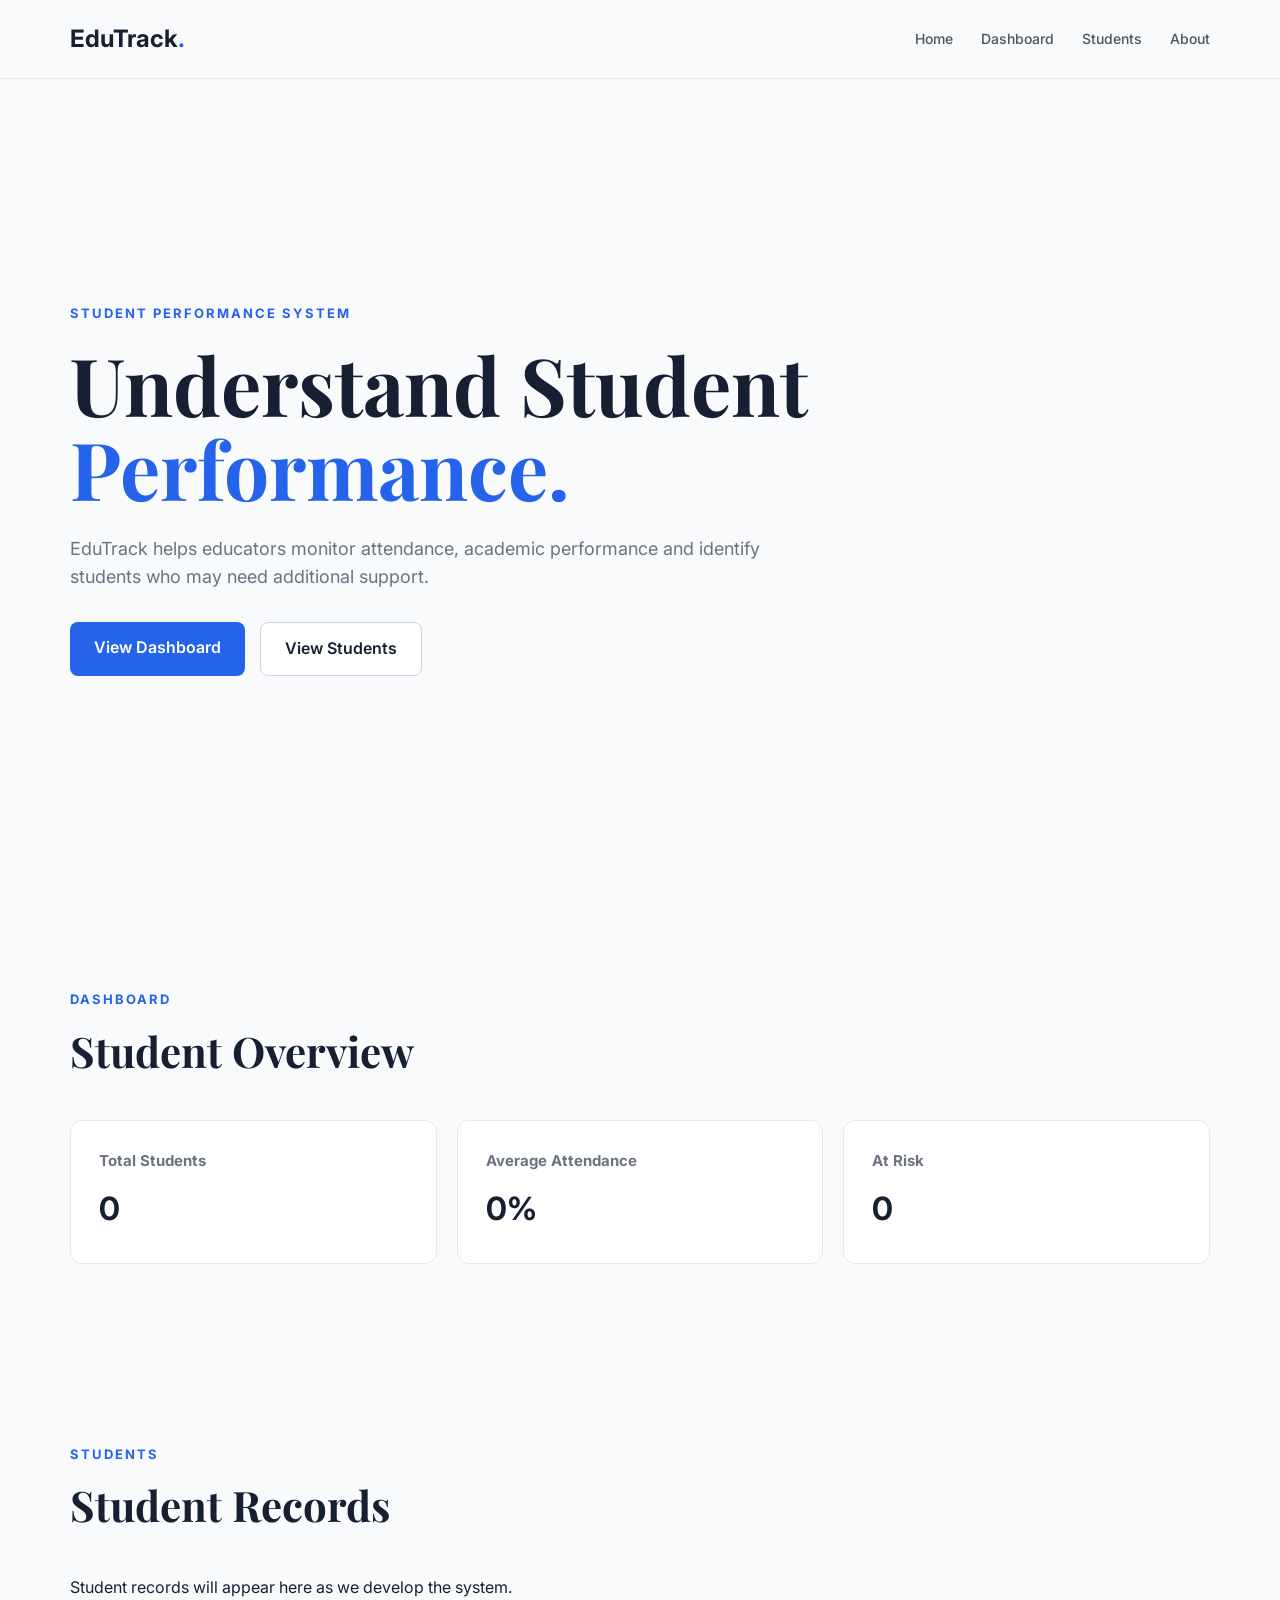
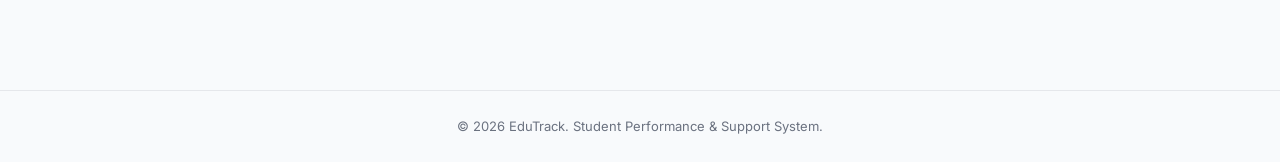
==== index.html @ 4d0683e0 "Initialize EduTrack project" ====
<!DOCTYPE html>
<html lang="en">
<head>
    <meta charset="UTF-8">
    <meta name="viewport" content="width=device-width, initial-scale=1.0">

    <title>EduTrack | Student Performance System</title>

    <link rel="stylesheet" href="style.css">
</head>

<body>

    <header class="header">
        <nav class="navbar">

            <a href="#" class="logo">
                EduTrack<span>.</span>
            </a>

            <ul class="nav-links">
                <li><a href="#home">Home</a></li>
                <li><a href="#dashboard">Dashboard</a></li>
                <li><a href="#students">Students</a></li>
                <li><a href="#about">About</a></li>
            </ul>

        </nav>
    </header>


    <main>

        <section id="home" class="hero">

            <div class="hero-content">

                <p class="eyebrow">STUDENT PERFORMANCE SYSTEM</p>

                <h1>
                    Understand Student
                    <span>Performance.</span>
                </h1>

                <p class="hero-description">
                    EduTrack helps educators monitor attendance,
                    academic performance and identify students
                    who may need additional support.
                </p>

                <div class="hero-buttons">
                    <a href="#dashboard" class="btn primary-btn">
                        View Dashboard
                    </a>

                    <a href="#students" class="btn secondary-btn">
                        View Students
                    </a>
                </div>

            </div>

        </section>


        <section id="dashboard" class="section">

            <div class="section-heading">
                <p>DASHBOARD</p>
                <h2>Student Overview</h2>
            </div>

            <div class="dashboard-grid">

                <div class="stat-card">
                    <h3>Total Students</h3>
                    <p>0</p>
                </div>

                <div class="stat-card">
                    <h3>Average Attendance</h3>
                    <p>0%</p>
                </div>

                <div class="stat-card">
                    <h3>At Risk</h3>
                    <p>0</p>
                </div>

            </div>

        </section>


        <section id="students" class="section">

            <div class="section-heading">
                <p>STUDENTS</p>
                <h2>Student Records</h2>
            </div>

            <p>
                Student records will appear here as we develop
                the system.
            </p>

        </section>

    </main>


    <footer class="footer">
        <p>© 2026 EduTrack. Student Performance & Support System.</p>
    </footer>


    <script src="script.js"></script>

</body>
</html>
---- style.css ----
@import url('https://fonts.googleapis.com/css2?family=Inter:wght@400;500;600;700&family=Playfair+Display:wght@600;700&display=swap');

* {
    margin: 0;
    padding: 0;
    box-sizing: border-box;
}

html {
    scroll-behavior: smooth;
}

body {
    font-family: 'Inter', sans-serif;
    background: #f8fafc;
    color: #172033;
    line-height: 1.6;
}

a {
    text-decoration: none;
    color: inherit;
}

ul {
    list-style: none;
}

.header {
    position: sticky;
    top: 0;
    z-index: 1000;
    background: rgba(248, 250, 252, 0.95);
    border-bottom: 1px solid #e5e7eb;
}

.navbar {
    max-width: 1200px;
    margin: auto;
    padding: 20px 30px;

    display: flex;
    justify-content: space-between;
    align-items: center;
}

.logo {
    font-size: 24px;
    font-weight: 700;
}

.logo span {
    color: #2563eb;
}

.nav-links {
    display: flex;
    gap: 28px;
}

.nav-links a {
    color: #4b5563;
    font-size: 14px;
    font-weight: 500;
}

.nav-links a:hover {
    color: #2563eb;
}

.hero {
    min-height: calc(100vh - 80px);
    max-width: 1200px;
    margin: auto;
    padding: 100px 30px;

    display: flex;
    align-items: center;
}

.hero-content {
    max-width: 800px;
}

.eyebrow,
.section-heading p {
    color: #2563eb;
    font-size: 13px;
    font-weight: 700;
    letter-spacing: 2px;
}

.hero h1 {
    font-family: 'Playfair Display', serif;
    font-size: clamp(48px, 7vw, 80px);
    line-height: 1.05;
    margin: 18px 0 25px;
}

.hero h1 span {
    color: #2563eb;
}

.hero-description {
    max-width: 700px;
    color: #6b7280;
    font-size: 18px;
    margin-bottom: 30px;
}

.hero-buttons {
    display: flex;
    gap: 15px;
}

.btn {
    padding: 13px 24px;
    border-radius: 8px;
    font-weight: 600;
}

.primary-btn {
    background: #2563eb;
    color: white;
}

.secondary-btn {
    background: white;
    border: 1px solid #cbd5e1;
}

.section {
    max-width: 1200px;
    margin: auto;
    padding: 90px 30px;
}

.section-heading {
    margin-bottom: 35px;
}

.section-heading h2 {
    font-family: 'Playfair Display', serif;
    font-size: 42px;
    margin-top: 8px;
}

.dashboard-grid {
    display: grid;
    grid-template-columns: repeat(3, 1fr);
    gap: 20px;
}

.stat-card {
    background: white;
    border: 1px solid #e5e7eb;
    border-radius: 12px;
    padding: 28px;
}

.stat-card h3 {
    color: #6b7280;
    font-size: 15px;
    margin-bottom: 10px;
}

.stat-card p {
    font-size: 32px;
    font-weight: 700;
}

.footer {
    border-top: 1px solid #e5e7eb;
    padding: 25px;
    text-align: center;
    color: #6b7280;
    font-size: 13px;
}

@media (max-width: 700px) {

    .navbar {
        padding: 16px 20px;
    }

    .nav-links {
        gap: 12px;
    }

    .nav-links a {
        font-size: 12px;
    }

    .hero {
        padding: 70px 20px;
    }

    .hero h1 {
        font-size: 48px;
    }

    .hero-buttons {
        flex-direction: column;
    }

    .btn {
        text-align: center;
    }

    .section {
        padding: 70px 20px;
    }

    .dashboard-grid {
        grid-template-columns: 1fr;
    }
}
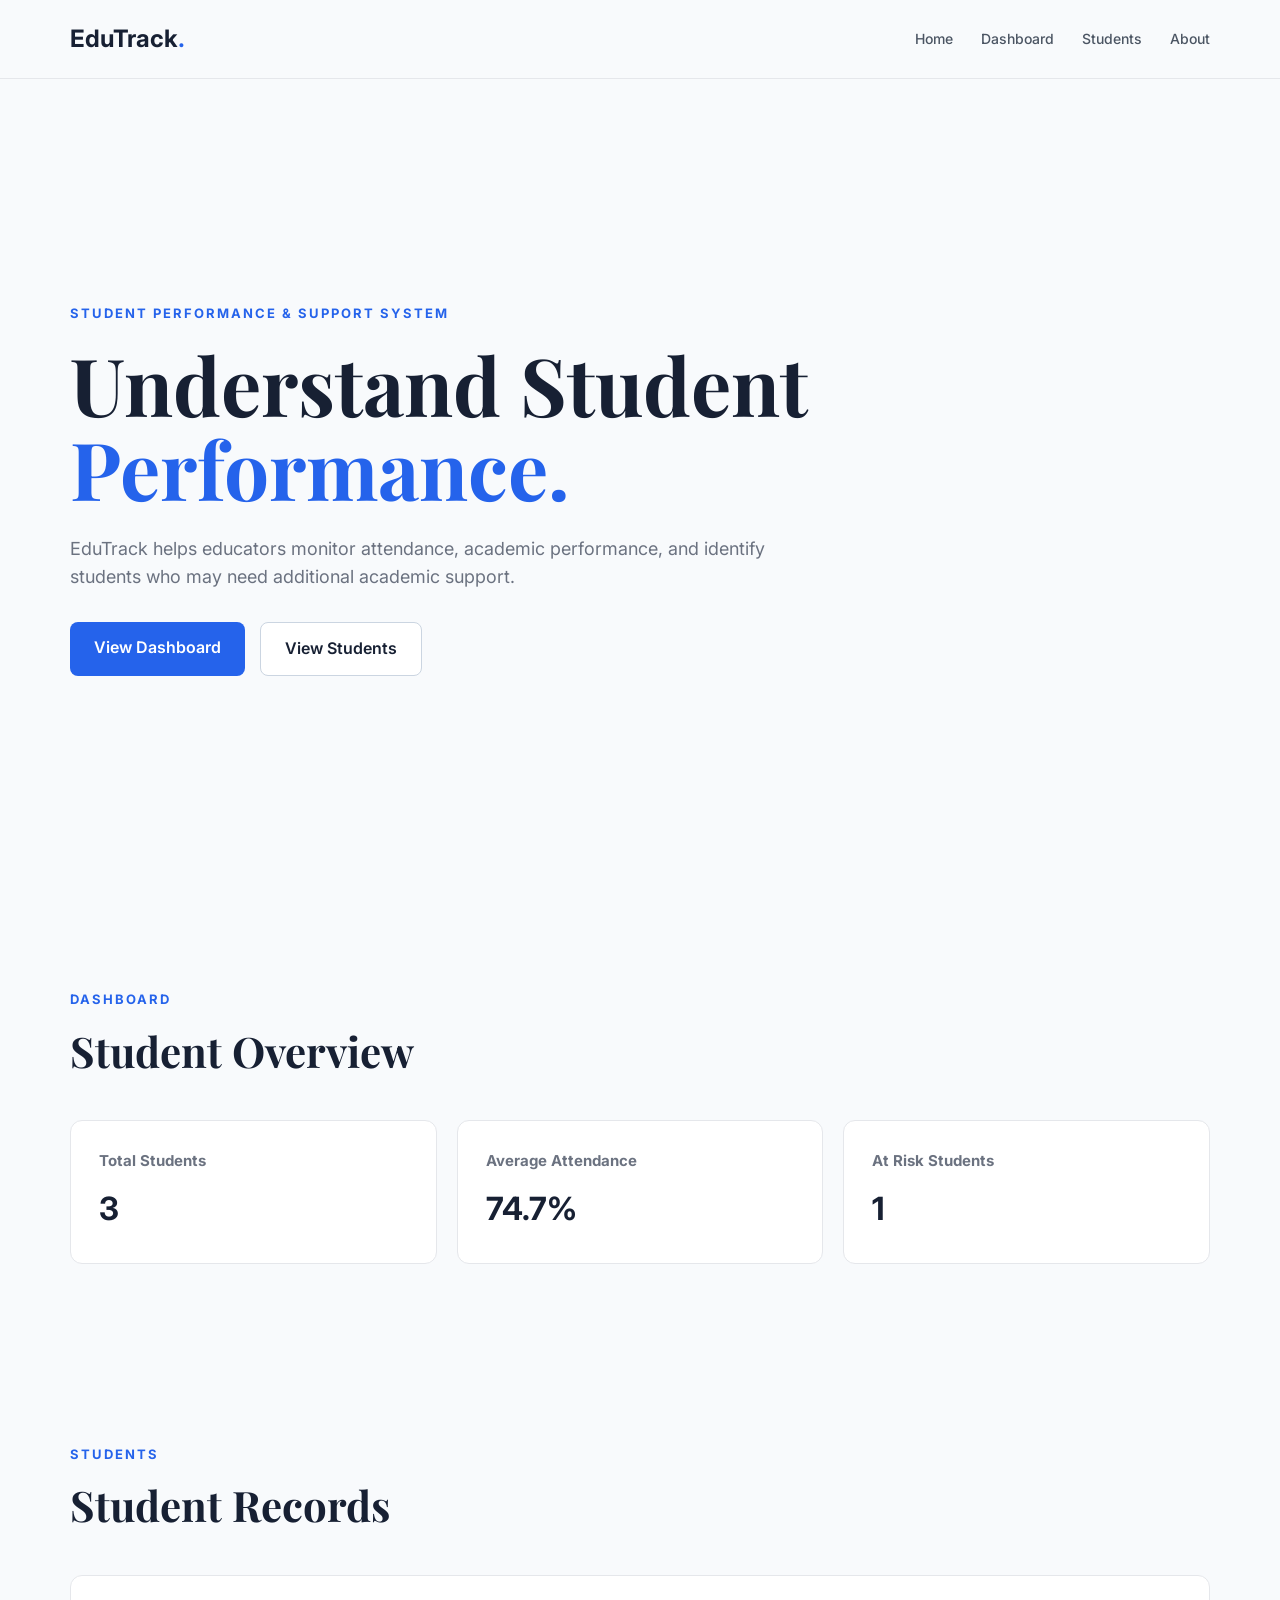
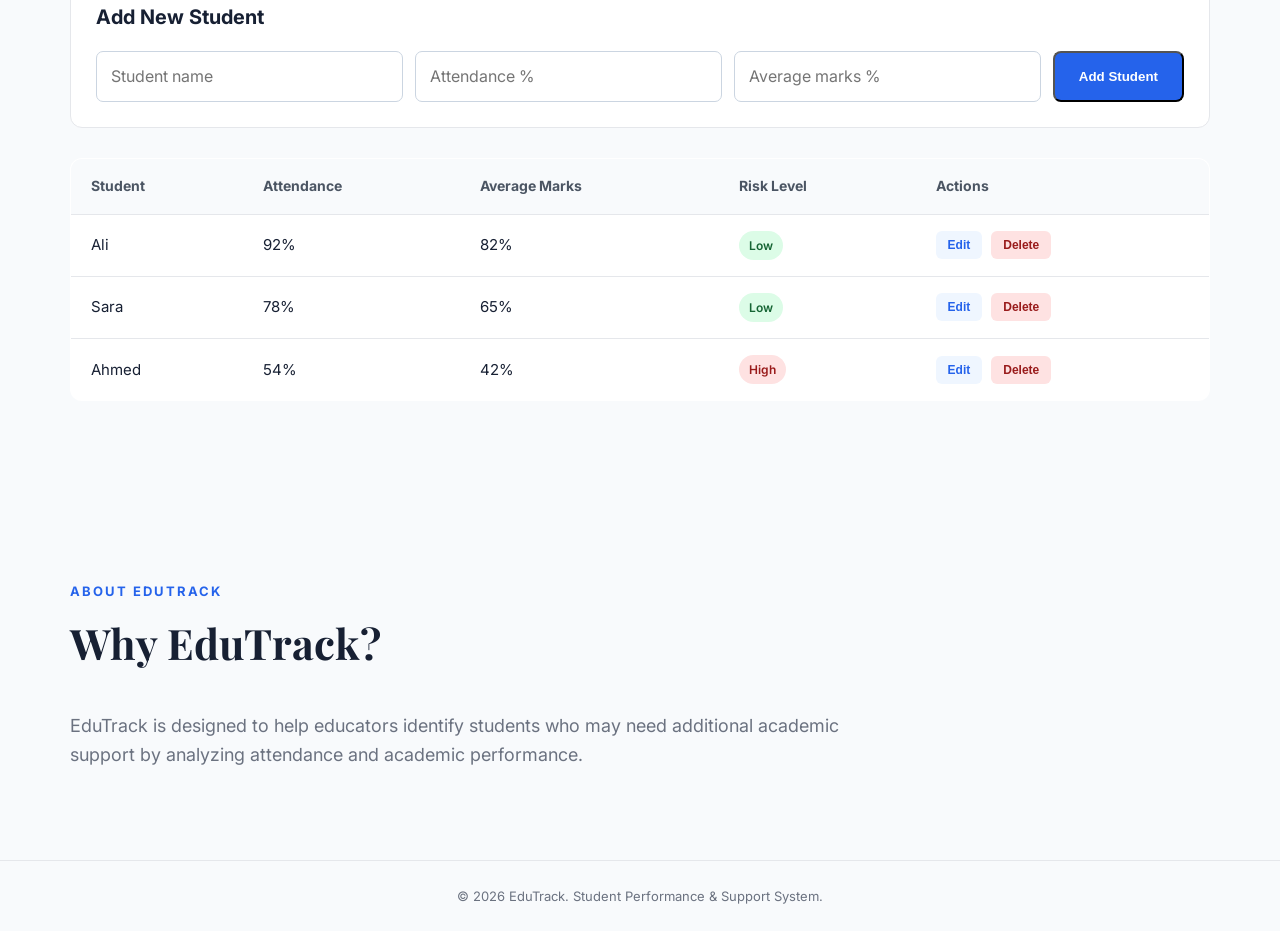
==== commit 98c8cfc7: "Build interactive student management" ====
--- a/index.html
+++ b/index.html
@@ -1,5 +1,6 @@
 <!DOCTYPE html>
 <html lang="en">
+
 <head>
     <meta charset="UTF-8">
     <meta name="viewport" content="width=device-width, initial-scale=1.0">
@@ -11,10 +12,11 @@
 
 <body>
 
+    <!-- Navigation -->
     <header class="header">
         <nav class="navbar">
 
-            <a href="#" class="logo">
+            <a href="#home" class="logo">
                 EduTrack<span>.</span>
             </a>
 
@@ -31,11 +33,14 @@
 
     <main>
 
+        <!-- Hero Section -->
         <section id="home" class="hero">
 
             <div class="hero-content">
 
-                <p class="eyebrow">STUDENT PERFORMANCE SYSTEM</p>
+                <p class="eyebrow">
+                    STUDENT PERFORMANCE & SUPPORT SYSTEM
+                </p>
 
                 <h1>
                     Understand Student
@@ -44,11 +49,12 @@
 
                 <p class="hero-description">
                     EduTrack helps educators monitor attendance,
-                    academic performance and identify students
-                    who may need additional support.
+                    academic performance, and identify students
+                    who may need additional academic support.
                 </p>
 
                 <div class="hero-buttons">
+
                     <a href="#dashboard" class="btn primary-btn">
                         View Dashboard
                     </a>
@@ -56,19 +62,27 @@
                     <a href="#students" class="btn secondary-btn">
                         View Students
                     </a>
-                </div>
-
-            </div>
-
-        </section>
-
-
+
+                </div>
+
+            </div>
+
+        </section>
+
+
+        <!-- Dashboard Section -->
         <section id="dashboard" class="section">
 
             <div class="section-heading">
+
                 <p>DASHBOARD</p>
-                <h2>Student Overview</h2>
-            </div>
+
+                <h2>
+                    Student Overview
+                </h2>
+
+            </div>
+
 
             <div class="dashboard-grid">
 
@@ -83,7 +97,7 @@
                 </div>
 
                 <div class="stat-card">
-                    <h3>At Risk</h3>
+                    <h3>At Risk Students</h3>
                     <p>0</p>
                 </div>
 
@@ -92,16 +106,97 @@
         </section>
 
 
+        <!-- Students Section -->
         <section id="students" class="section">
 
             <div class="section-heading">
+
                 <p>STUDENTS</p>
-                <h2>Student Records</h2>
-            </div>
-
-            <p>
-                Student records will appear here as we develop
-                the system.
+
+                <h2>
+                    Student Records
+                </h2>
+
+            </div>
+
+           <div class="student-table-container">
+<div class="student-form">
+
+    <h3>Add New Student</h3>
+
+    <form id="studentForm">
+
+        <input
+            type="text"
+            id="studentName"
+            placeholder="Student name"
+            required
+        >
+
+        <input
+            type="number"
+            id="attendance"
+            placeholder="Attendance %"
+            min="0"
+            max="100"
+            required
+        >
+
+        <input
+            type="number"
+            id="averageMarks"
+            placeholder="Average marks %"
+            min="0"
+            max="100"
+            required
+        >
+
+        <button type="submit" class="btn primary-btn">
+            Add Student
+        </button>
+
+    </form>
+
+</div>
+    <table class="student-table">
+
+        <thead>
+            <tr>
+    <th>Student</th>
+    <th>Attendance</th>
+    <th>Average Marks</th>
+    <th>Risk Level</th>
+    <th>Actions</th>
+</tr>
+        </thead>
+
+        <tbody id="studentTableBody">
+        </tbody>
+
+    </table>
+
+</div>
+
+        </section>
+
+
+        <!-- About Section -->
+        <section id="about" class="section">
+
+            <div class="section-heading">
+
+                <p>ABOUT EDUTRACK</p>
+
+                <h2>
+                    Why EduTrack?
+                </h2>
+
+            </div>
+
+            <p class="about-text">
+                EduTrack is designed to help educators identify
+                students who may need additional academic support
+                by analyzing attendance and academic performance.
             </p>
 
         </section>
@@ -109,12 +204,19 @@
     </main>
 
 
+    <!-- Footer -->
     <footer class="footer">
-        <p>© 2026 EduTrack. Student Performance & Support System.</p>
+
+        <p>
+            © 2026 EduTrack. Student Performance & Support System.
+        </p>
+
     </footer>
 
 
     <script src="script.js"></script>
+    
 
 </body>
+
 </html>
--- a/style.css
+++ b/style.css
@@ -25,6 +25,9 @@
 ul {
     list-style: none;
 }
+
+
+/* Header */
 
 .header {
     position: sticky;
@@ -62,11 +65,15 @@
     color: #4b5563;
     font-size: 14px;
     font-weight: 500;
+    transition: 0.3s;
 }
 
 .nav-links a:hover {
     color: #2563eb;
 }
+
+
+/* Hero */
 
 .hero {
     min-height: calc(100vh - 80px);
@@ -82,8 +89,7 @@
     max-width: 800px;
 }
 
-.eyebrow,
-.section-heading p {
+.eyebrow {
     color: #2563eb;
     font-size: 13px;
     font-weight: 700;
@@ -108,15 +114,20 @@
     margin-bottom: 30px;
 }
 
+
+/* Buttons */
+
 .hero-buttons {
     display: flex;
     gap: 15px;
 }
 
 .btn {
+    display: inline-block;
     padding: 13px 24px;
     border-radius: 8px;
     font-weight: 600;
+    transition: 0.3s;
 }
 
 .primary-btn {
@@ -124,10 +135,23 @@
     color: white;
 }
 
+.primary-btn:hover {
+    background: #1d4ed8;
+    transform: translateY(-2px);
+}
+
 .secondary-btn {
     background: white;
     border: 1px solid #cbd5e1;
 }
+
+.secondary-btn:hover {
+    border-color: #2563eb;
+    color: #2563eb;
+}
+
+
+/* Sections */
 
 .section {
     max-width: 1200px;
@@ -139,11 +163,21 @@
     margin-bottom: 35px;
 }
 
+.section-heading p {
+    color: #2563eb;
+    font-size: 13px;
+    font-weight: 700;
+    letter-spacing: 2px;
+}
+
 .section-heading h2 {
     font-family: 'Playfair Display', serif;
     font-size: 42px;
     margin-top: 8px;
 }
+
+
+/* Dashboard */
 
 .dashboard-grid {
     display: grid;
@@ -168,6 +202,18 @@
     font-size: 32px;
     font-weight: 700;
 }
+
+
+/* About */
+
+.about-text {
+    max-width: 800px;
+    color: #6b7280;
+    font-size: 18px;
+}
+
+
+/* Footer */
 
 .footer {
     border-top: 1px solid #e5e7eb;
@@ -177,6 +223,9 @@
     font-size: 13px;
 }
 
+
+/* Responsive */
+
 @media (max-width: 700px) {
 
     .navbar {
@@ -192,7 +241,8 @@
     }
 
     .hero {
-        padding: 70px 20px;
+        min-height: auto;
+        padding: 80px 20px;
     }
 
     .hero h1 {
@@ -214,4 +264,119 @@
     .dashboard-grid {
         grid-template-columns: 1fr;
     }
+    #studentForm {
+    grid-template-columns: 1fr;
+}
+
+}
+.student-table-container {
+    overflow-x: auto;
+}
+
+.student-table {
+    width: 100%;
+    border-collapse: collapse;
+    background: white;
+    border: 1px solid #e5e7eb;
+    border-radius: 12px;
+    overflow: hidden;
+}
+
+.student-table th,
+.student-table td {
+    padding: 16px 20px;
+    text-align: left;
+    border-bottom: 1px solid #e5e7eb;
+}
+
+.student-table th {
+    background: #f8fafc;
+    color: #4b5563;
+    font-size: 14px;
+}
+
+.student-table td {
+    font-size: 15px;
+}
+
+.risk-badge {
+    display: inline-block;
+    padding: 5px 10px;
+    border-radius: 20px;
+    font-size: 12px;
+    font-weight: 600;
+}
+
+.risk-badge.low {
+    background: #dcfce7;
+    color: #166534;
+}
+
+.risk-badge.medium {
+    background: #fef3c7;
+    color: #92400e;
+}
+
+.risk-badge.high {
+    background: #fee2e2;
+    color: #991b1b;
+}
+
+.student-table tr:last-child td {
+    border-bottom: none;
+}
+.student-form {
+    background: white;
+    border: 1px solid #e5e7eb;
+    border-radius: 12px;
+    padding: 25px;
+    margin-bottom: 30px;
+}
+
+.student-form h3 {
+    margin-bottom: 18px;
+    font-size: 20px;
+}
+
+#studentForm {
+    display: grid;
+    grid-template-columns: 1fr 1fr 1fr auto;
+    gap: 12px;
+}
+
+#studentForm input {
+    padding: 12px 14px;
+    border: 1px solid #cbd5e1;
+    border-radius: 7px;
+    font: inherit;
+}
+
+#studentForm input:focus {
+    outline: none;
+    border-color: #2563eb;
+}
+.edit-btn,
+.delete-btn {
+    border: none;
+    padding: 7px 12px;
+    border-radius: 6px;
+    cursor: pointer;
+    font-size: 12px;
+    font-weight: 600;
+    margin-right: 5px;
+}
+
+.edit-btn {
+    background: #eff6ff;
+    color: #2563eb;
+}
+
+.delete-btn {
+    background: #fee2e2;
+    color: #991b1b;
+}
+
+.edit-btn:hover,
+.delete-btn:hover {
+    opacity: 0.8;
 }
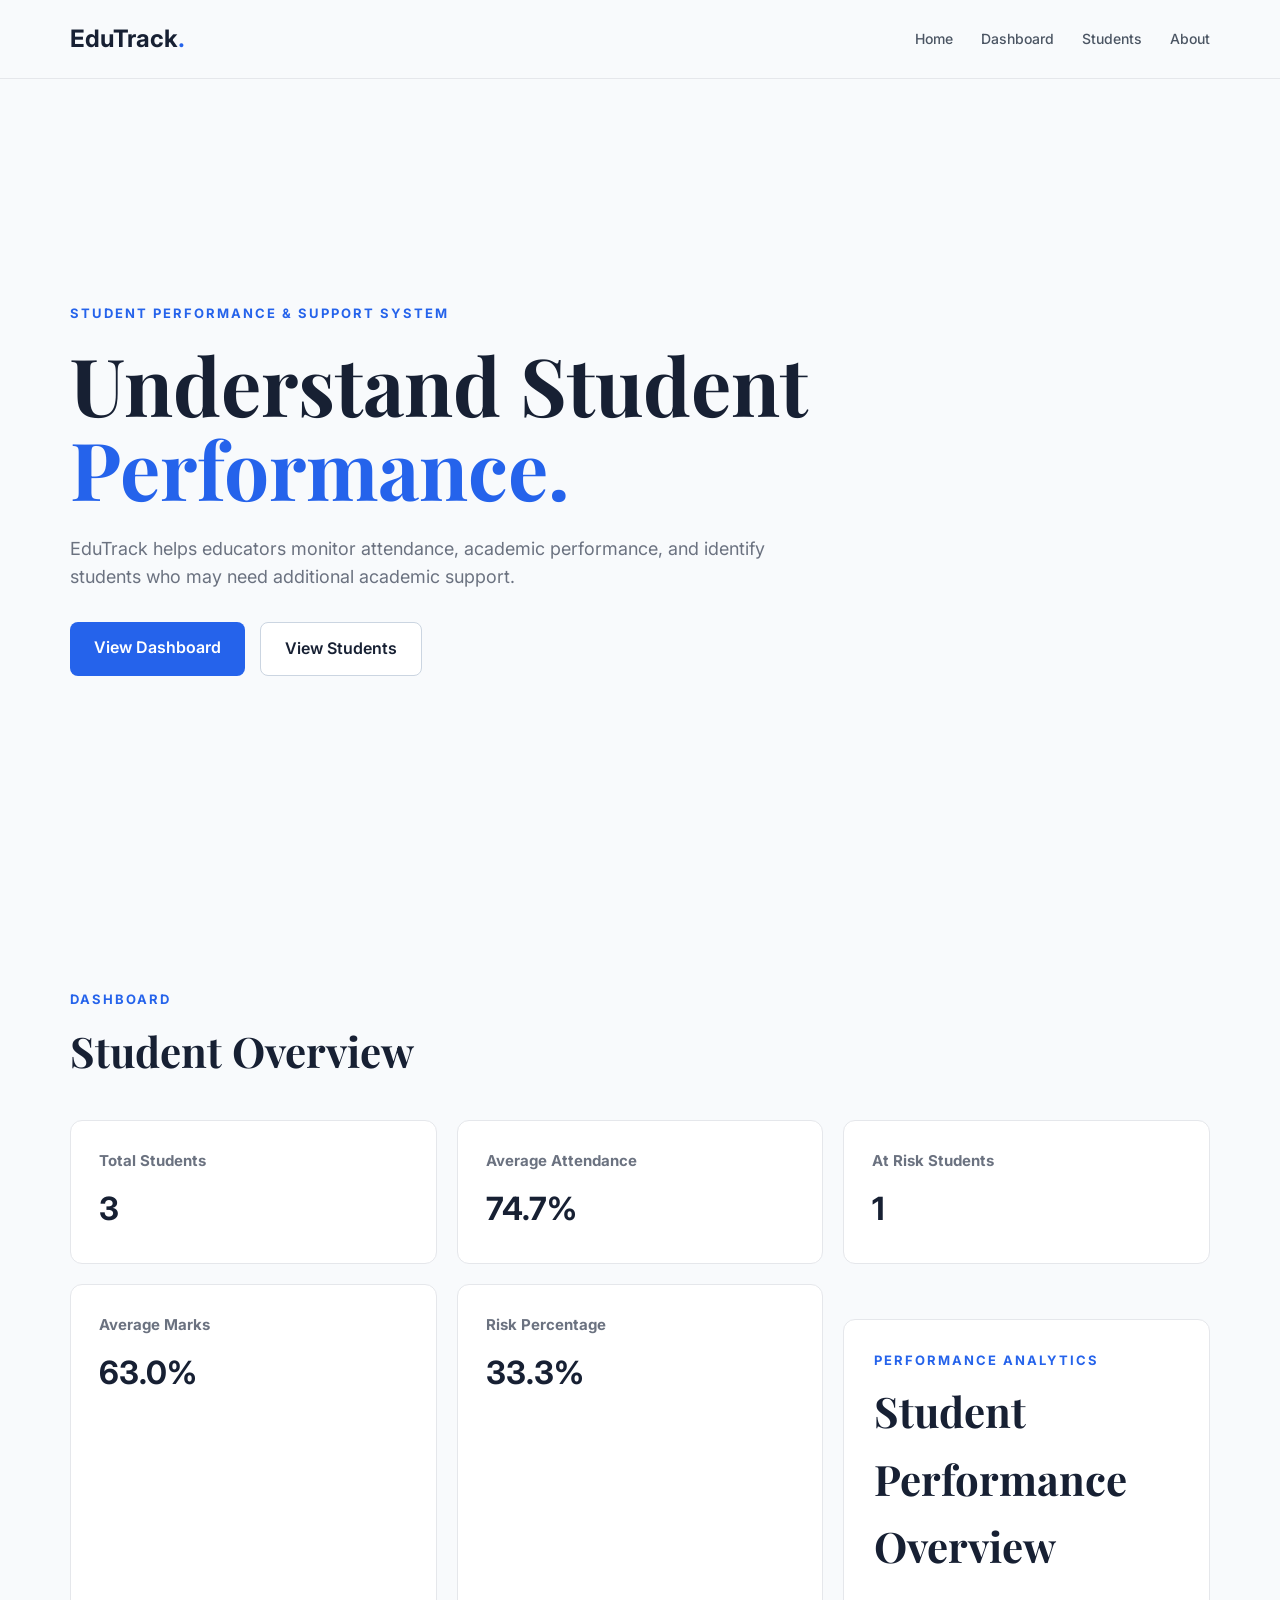
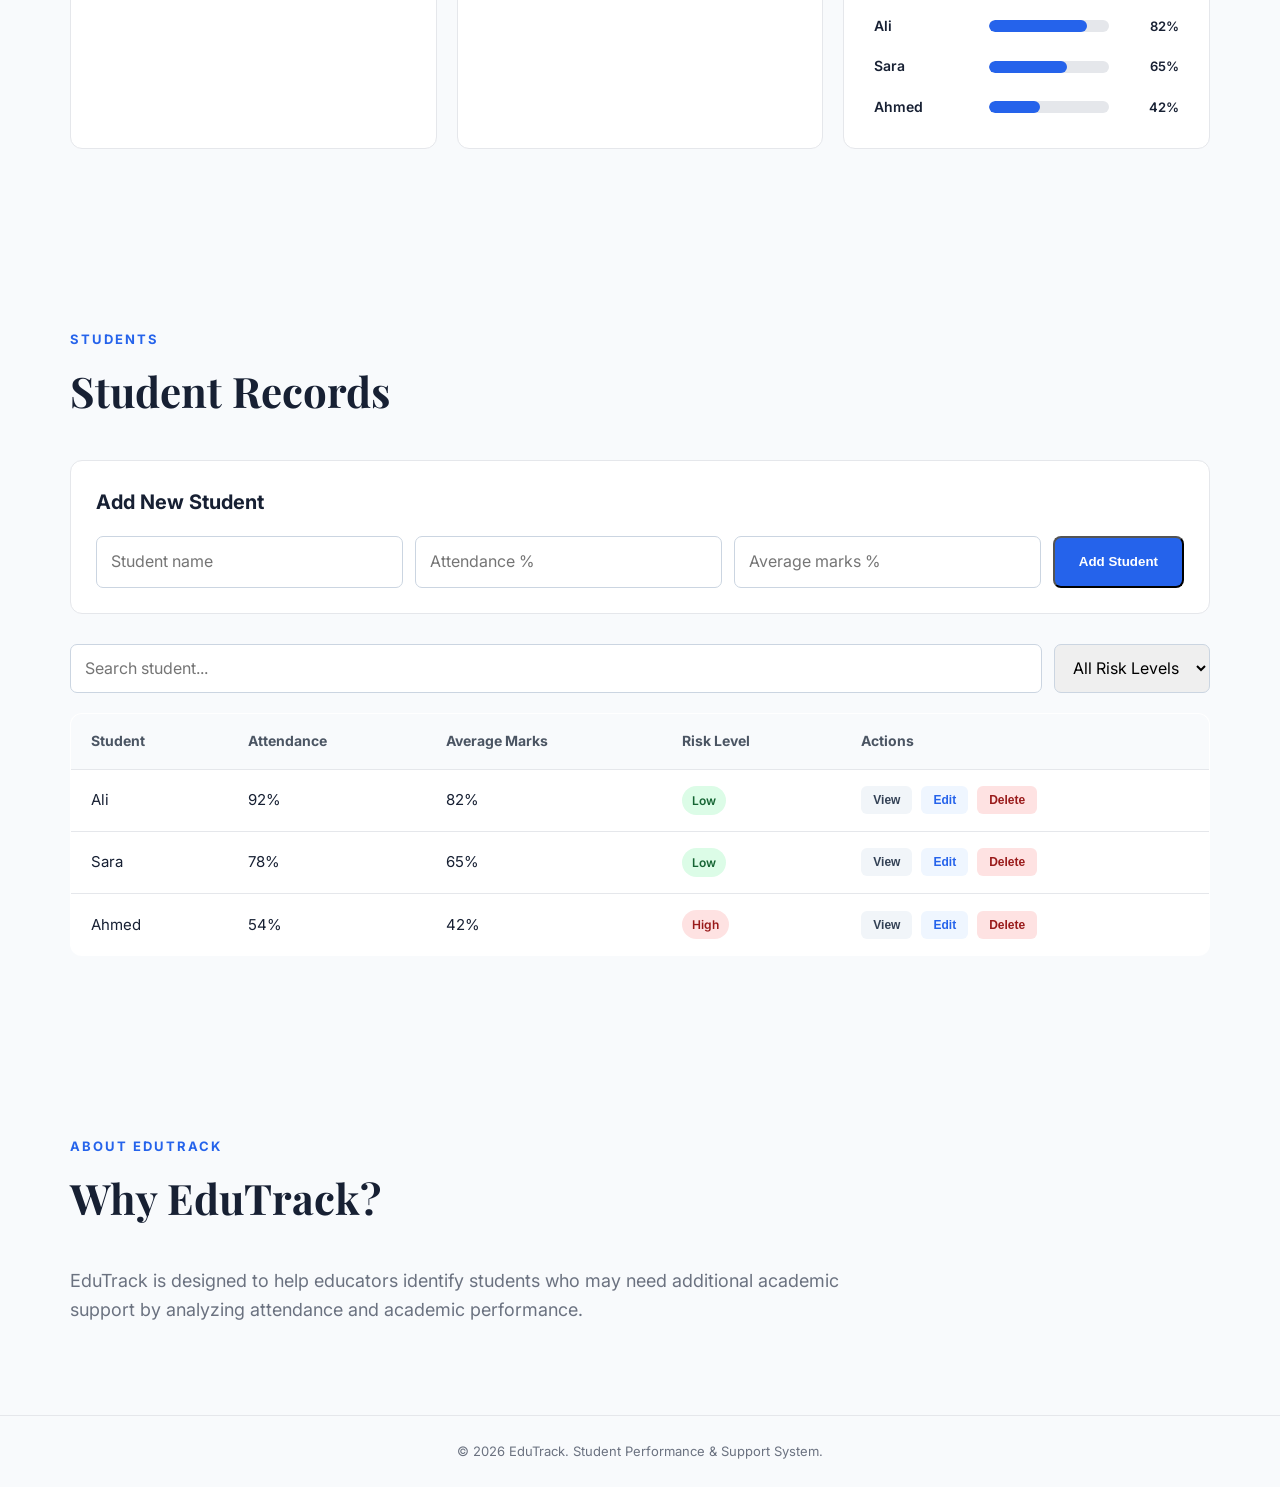
==== commit 730f6920: "Add student analytics and detail view" ====
--- a/index.html
+++ b/index.html
@@ -77,9 +77,7 @@
 
                 <p>DASHBOARD</p>
 
-                <h2>
-                    Student Overview
-                </h2>
+                <h2>Student Overview</h2>
 
             </div>
 
@@ -100,7 +98,25 @@
                     <h3>At Risk Students</h3>
                     <p>0</p>
                 </div>
-
+                    <div class="stat-card">
+                        <h3>Average Marks</h3>
+                        <p>0%</p>
+                    </div>
+
+<div class="stat-card">
+    <h3>Risk Percentage</h3>
+    <p>0%</p>
+</div>
+<div class="performance-card">
+
+    <div class="section-heading">
+        <p>PERFORMANCE ANALYTICS</p>
+        <h2>Student Performance Overview</h2>
+    </div>
+
+    <div id="performanceChart" class="performance-chart"></div>
+
+</div>
             </div>
 
         </section>
@@ -113,69 +129,93 @@
 
                 <p>STUDENTS</p>
 
-                <h2>
-                    Student Records
-                </h2>
-
-            </div>
-
-           <div class="student-table-container">
-<div class="student-form">
-
-    <h3>Add New Student</h3>
-
-    <form id="studentForm">
-
-        <input
-            type="text"
-            id="studentName"
-            placeholder="Student name"
-            required
-        >
-
-        <input
-            type="number"
-            id="attendance"
-            placeholder="Attendance %"
-            min="0"
-            max="100"
-            required
-        >
-
-        <input
-            type="number"
-            id="averageMarks"
-            placeholder="Average marks %"
-            min="0"
-            max="100"
-            required
-        >
-
-        <button type="submit" class="btn primary-btn">
-            Add Student
-        </button>
-
-    </form>
+                <h2>Student Records</h2>
+
+            </div>
+
+
+            <!-- Add Student Form -->
+            <div class="student-form">
+
+                <h3>Add New Student</h3>
+
+                <form id="studentForm">
+
+                    <input
+                        type="text"
+                        id="studentName"
+                        placeholder="Student name"
+                        required
+                    >
+
+                    <input
+                        type="number"
+                        id="attendance"
+                        placeholder="Attendance %"
+                        min="0"
+                        max="100"
+                        required
+                    >
+
+                    <input
+                        type="number"
+                        id="averageMarks"
+                        placeholder="Average marks %"
+                        min="0"
+                        max="100"
+                        required
+                    >
+
+                    <button
+                        type="submit"
+                        class="btn primary-btn">
+                        Add Student
+                    </button>
+
+                </form>
+
+            </div>
+
+<div class="student-filters">
+
+    <input
+        type="text"
+        id="studentSearch"
+        placeholder="Search student..."
+    >
+
+    <select id="riskFilter">
+        <option value="All">All Risk Levels</option>
+        <option value="Low">Low Risk</option>
+        <option value="Medium">Medium Risk</option>
+        <option value="High">High Risk</option>
+    </select>
 
 </div>
-    <table class="student-table">
-
-        <thead>
-            <tr>
-    <th>Student</th>
-    <th>Attendance</th>
-    <th>Average Marks</th>
-    <th>Risk Level</th>
-    <th>Actions</th>
-</tr>
-        </thead>
-
-        <tbody id="studentTableBody">
-        </tbody>
-
-    </table>
-
-</div>
+            <!-- Student Table -->
+            <div class="student-table-container">
+
+                <table class="student-table">
+
+                    <thead>
+
+                        <tr>
+                            <th>Student</th>
+                            <th>Attendance</th>
+                            <th>Average Marks</th>
+                            <th>Risk Level</th>
+                            <th>Actions</th>
+                        </tr>
+                        <div id="studentDetails" class="student-details"></div>
+
+                    </thead>
+
+                    <tbody id="studentTableBody">
+                    </tbody>
+
+                </table>
+
+            </div>
 
         </section>
 
@@ -187,9 +227,7 @@
 
                 <p>ABOUT EDUTRACK</p>
 
-                <h2>
-                    Why EduTrack?
-                </h2>
+                <h2>Why EduTrack?</h2>
 
             </div>
 
@@ -215,7 +253,6 @@
 
 
     <script src="script.js"></script>
-    
 
 </body>
 
--- a/style.css
+++ b/style.css
@@ -354,6 +354,21 @@
 #studentForm input:focus {
     outline: none;
     border-color: #2563eb;
+}
+.view-btn {
+    border: none;
+    padding: 7px 12px;
+    border-radius: 6px;
+    cursor: pointer;
+    font-size: 12px;
+    font-weight: 600;
+    margin-right: 5px;
+    background: #f1f5f9;
+    color: #334155;
+}
+
+.view-btn:hover {
+    background: #e2e8f0;
 }
 .edit-btn,
 .delete-btn {
@@ -379,4 +394,124 @@
 .edit-btn:hover,
 .delete-btn:hover {
     opacity: 0.8;
+}
+.student-filters {
+    display: flex;
+    gap: 12px;
+    margin-bottom: 20px;
+}
+
+.student-filters input,
+.student-filters select {
+    padding: 11px 14px;
+    border: 1px solid #cbd5e1;
+    border-radius: 7px;
+    font: inherit;
+}
+
+.student-filters input {
+    flex: 1;
+}
+
+.student-filters input:focus,
+.student-filters select:focus {
+    outline: none;
+    border-color: #2563eb;
+}
+
+@media (max-width: 700px) {
+    .student-filters {
+        flex-direction: column;
+    }
+}
+.performance-card {
+    margin-top: 35px;
+    background: white;
+    border: 1px solid #e5e7eb;
+    border-radius: 12px;
+    padding: 30px;
+}
+
+.performance-chart {
+    display: flex;
+    flex-direction: column;
+    gap: 18px;
+}
+
+.performance-row {
+    display: grid;
+    grid-template-columns: 100px 1fr 55px;
+    align-items: center;
+    gap: 15px;
+}
+
+.performance-name {
+    font-weight: 600;
+    font-size: 14px;
+}
+
+.performance-bar {
+    height: 12px;
+    background: #e5e7eb;
+    border-radius: 20px;
+    overflow: hidden;
+}
+
+.performance-fill {
+    height: 100%;
+    background: #2563eb;
+    border-radius: 20px;
+    transition: width 0.4s ease;
+}
+
+.performance-value {
+    font-size: 13px;
+    font-weight: 600;
+    text-align: right;
+}
+
+@media (max-width: 700px) {
+
+    .performance-row {
+        grid-template-columns: 80px 1fr 45px;
+        gap: 10px;
+    }
+
+    .performance-card {
+        padding: 20px;
+    }
+}
+.student-details {
+    display: none;
+    margin-top: 25px;
+    padding: 25px;
+    background: white;
+    border: 1px solid #e5e7eb;
+    border-radius: 12px;
+}
+
+.student-details.active {
+    display: block;
+}
+
+.student-details h3 {
+    font-size: 24px;
+    margin-bottom: 15px;
+}
+
+.detail-item {
+    margin-bottom: 10px;
+    color: #4b5563;
+}
+
+.detail-item strong {
+    color: #172033;
+}
+
+.risk-message {
+    margin-top: 20px;
+    padding: 15px;
+    border-radius: 8px;
+    background: #eff6ff;
+    color: #1e40af;
 }
